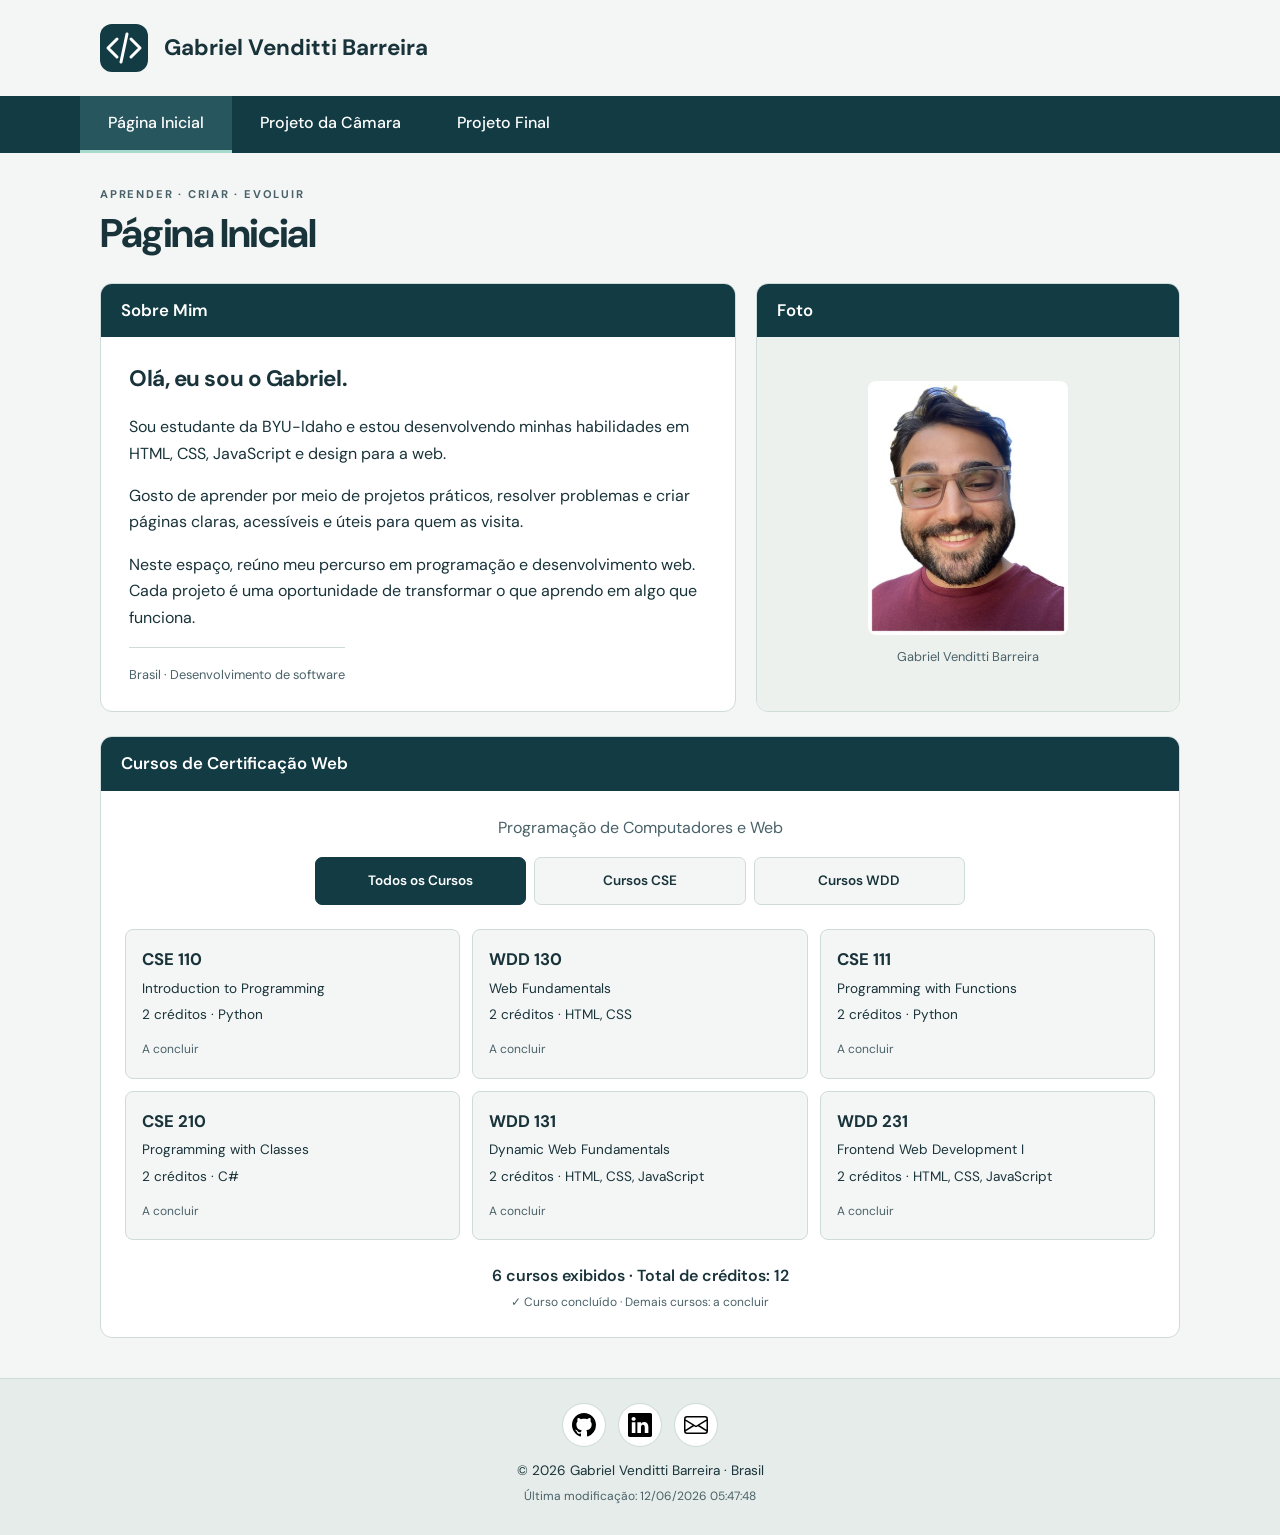
==== index.html @ f0b357b9 "Cria página inicial e atividades de WDD 231 semana 01" ====
<!DOCTYPE html>
<html lang="pt-BR">
<head>
  <meta charset="UTF-8">
  <meta name="viewport" content="width=device-width, initial-scale=1">
  <title>Gabriel Venditti Barreira | WDD 231 — Página Inicial</title>
  <meta name="description" content="Conheça Gabriel Venditti Barreira, estudante de desenvolvimento de software da BYU-Idaho. Explore os cursos e projetos de programação e desenvolvimento web.">
  <meta name="author" content="Gabriel Venditti Barreira">
  <link rel="icon" href="imagens/logo.svg" type="image/svg+xml">
  <link rel="preconnect" href="https://fonts.googleapis.com">
  <link rel="preconnect" href="https://fonts.gstatic.com" crossorigin>
  <link href="https://fonts.googleapis.com/css2?family=DM+Sans:wght@400;500;600;700&display=swap" rel="stylesheet">
  <link rel="stylesheet" href="estilos/normalize.css">
  <link rel="stylesheet" href="estilos/telas-pequenas.css">
  <link rel="stylesheet" href="estilos/telas-grandes.css">
  <script src="scripts/navegacao.js" defer></script>
  <script src="scripts/data.js" defer></script>
  <script src="scripts/cursos.js" defer></script>
  <script src="scripts/curso.js" defer></script>
</head>
<body>
  <a class="pular" href="#conteudo">Pular para o conteúdo</a>
  <header class="cabecalho">
    <img src="imagens/logo.svg" alt="" width="48" height="48">
    <span>Gabriel Venditti Barreira</span>
    <button id="botao-nav" class="hamburguer" type="button" aria-label="Abrir menu" aria-controls="barra-navegacao" aria-expanded="false">☰</button>
  </header>
  <nav id="barra-navegacao" class="navegacao" aria-label="Navegação principal">
    <ul>
      <li><a href="./" aria-current="page">Página Inicial</a></li>
      <li><a href="camara/">Projeto da Câmara</a></li>
      <li><a href="projeto-final/">Projeto Final</a></li>
    </ul>
  </nav>
  <main id="conteudo">
    <div class="titulo-pagina"><p class="sobretitulo">APRENDER · CRIAR · EVOLUIR</p><h1>Página Inicial</h1></div>
    <div class="apresentacao">
      <section class="painel sobre">
        <h2>Sobre Mim</h2>
        <div class="texto-sobre">
          <p class="saudacao">Olá, eu sou o Gabriel.</p>
          <p>Sou estudante da BYU-Idaho e estou desenvolvendo minhas habilidades em HTML, CSS, JavaScript e design para a web.</p>
          <p>Gosto de aprender por meio de projetos práticos, resolver problemas e criar páginas claras, acessíveis e úteis para quem as visita.</p>
          <p>Neste espaço, reúno meu percurso em programação e desenvolvimento web. Cada projeto é uma oportunidade de transformar o que aprendo em algo que funciona.</p>
          <span class="local">Brasil · Desenvolvimento de software</span>
        </div>
      </section>
      <section class="painel foto">
        <h2>Foto</h2>
        <figure><img src="imagens/perfil.jpg" alt="Gabriel Venditti Barreira" width="200" height="254" fetchpriority="high"><figcaption>Gabriel Venditti Barreira</figcaption></figure>
      </section>
    </div>
    <section class="painel certificados" aria-labelledby="titulo-cursos">
      <h2 id="titulo-cursos">Cursos de Certificação Web</h2>
      <div class="conteudo-cursos">
        <p>Programação de Computadores e Web</p>
        <div class="filtros" role="group" aria-label="Filtrar cursos por área">
          <button type="button" data-filtro="todos" aria-pressed="true">Todos os Cursos</button>
          <button type="button" data-filtro="CSE" aria-pressed="false">Cursos CSE</button>
          <button type="button" data-filtro="WDD" aria-pressed="false">Cursos WDD</button>
        </div>
        <div id="lista-cursos" class="lista-cursos"></div>
        <p id="resumo-creditos" class="resumo-creditos" aria-live="polite"></p>
        <p class="legenda">✓ Curso concluído · Demais cursos: a concluir</p>
        <noscript>Ative o JavaScript para consultar a lista de cursos e seus créditos.</noscript>
      </div>
    </section>
  </main>
  <footer>
    <div class="redes" aria-label="Redes sociais e contato">
      <a href="https://github.com/GabrielVendittiBarreira/wdd231" aria-label="Repositório no GitHub"><img src="imagens/github.svg" alt="" width="24" height="24"></a>
      <a href="https://www.linkedin.com/in/gabrielvendittibarreira/" aria-label="Perfil no LinkedIn"><img src="imagens/linkedin.svg" alt="" width="24" height="24"></a>
      <a href="mailto:gabrielvendittib@gmail.com" aria-label="Enviar e-mail para Gabriel"><img src="imagens/email.svg" alt="" width="24" height="24"></a>
    </div>
    <p>© <span id="anoAtual"></span> Gabriel Venditti Barreira · Brasil</p>
    <p id="ultimaModificacao"></p>
  </footer>
</body>
</html>
---- estilos/telas-pequenas.css ----
/* Estilos base: primeiro as telas pequenas. */
:root{--tinta:#19333a;--primaria:#123b43;--acento:#dcebea;--papel:#fff;--fundo:#f4f6f5;--borda:#cedbd8;--secundaria:#496168;font-family:"DM Sans",sans-serif;color:var(--tinta);background:var(--fundo)}
*{box-sizing:border-box}body{margin:0;line-height:1.65}button,a{-webkit-tap-highlight-color:transparent}button{font:inherit;cursor:pointer}a{color:inherit}img{max-width:100%;height:auto}button:focus-visible,a:focus-visible{outline:3px solid #b44d11;outline-offset:4px}.pular{position:absolute;top:-100px;left:1rem;padding:.75rem;background:white;z-index:5}.pular:focus{top:1rem}
.cabecalho{max-width:1120px;margin:auto;padding:1.25rem;display:grid;grid-template-columns:48px 1fr 44px;gap:1rem;align-items:center}.cabecalho span{font-size:1.05rem;font-weight:700;line-height:1.3}.hamburguer{border:1px solid var(--borda);border-radius:8px;background:white;color:var(--primaria);width:44px;height:44px;font-size:1.5rem}.navegacao{display:none;background:var(--primaria);color:white}.navegacao.exibir{display:block}.navegacao ul{list-style:none;margin:0 auto;padding:0;max-width:1120px}.navegacao a{display:block;text-decoration:none;padding:.85rem 1.25rem;min-height:48px;font-weight:500;border-bottom:3px solid transparent}.navegacao a:hover{background:#234e56}.navegacao a[aria-current]{background:#28565e;border-bottom-color:#a7d9cd}
main{max-width:1120px;margin:0 auto;padding:1.6rem 1.25rem 2.5rem}.sobretitulo{font-size:.7rem;letter-spacing:.16em;font-weight:700;color:var(--secundaria);margin:0 0 .4rem}h1{font-size:2rem;line-height:1.2;letter-spacing:-.035em;margin:0 0 1.6rem}h2{font-size:1.05rem;font-weight:600;margin:0;padding:.8rem 1.25rem;background:var(--primaria);color:white}.apresentacao{display:grid;gap:1.25rem}.painel{border:1px solid var(--borda);border-radius:12px;overflow:hidden;background:white}.texto-sobre{padding:1.25rem}.texto-sobre p{margin:0 0 1rem}.saudacao{font-size:1.4rem;font-weight:700;letter-spacing:-.02em}.local{display:inline-block;font-size:.8rem;color:var(--secundaria);border-top:1px solid var(--borda);padding-top:1rem}.foto figure{margin:0;display:grid;justify-items:center;gap:.65rem;padding:1.4rem;background:#edf1ee}.foto img{display:block;width:200px;height:254px;object-fit:cover;border-radius:8px}.foto figcaption{font-size:.8rem;color:var(--secundaria)}.certificados{margin-top:1.25rem}.conteudo-cursos{padding:1.25rem}.conteudo-cursos>p:first-child{margin:0 0 1rem;color:var(--secundaria)}.filtros{display:flex;gap:.5rem;flex-wrap:wrap;margin-bottom:1.25rem}.filtros button{flex:1 1 75px;min-height:48px;border:1px solid var(--borda);border-radius:7px;background:var(--fundo);color:var(--tinta);padding:.65rem .4rem;font-size:.85rem;font-weight:600}.filtros button:hover{background:var(--acento)}.filtros button[aria-pressed="true"]{background:var(--primaria);color:white;border-color:var(--primaria)}.lista-cursos{display:grid;gap:.75rem}.curso{padding:1rem;border:1px solid var(--borda);border-radius:8px;background:#f4f6f5;min-width:0}.curso h3{margin:0;font-size:1.05rem}.curso p{margin:.25rem 0;font-size:.85rem}.curso .estado{display:inline-block;margin-top:.6rem;color:var(--secundaria);font-size:.75rem}.curso.concluido{background:#e2efea;border-color:#6e9d8f}.curso.concluido .estado{color:#164c3b;font-weight:700}.resumo-creditos{text-align:center;font-weight:600;margin:1.4rem 0 .25rem}.legenda{text-align:center;font-size:.75rem;color:var(--secundaria);margin:0}footer{background:#e5ece9;text-align:center;padding:1.5rem 1.25rem;color:var(--tinta);border-top:1px solid var(--borda)}footer p{font-size:.85rem;margin:.3rem 0}#ultimaModificacao{font-size:.75rem;color:var(--secundaria)}.redes{display:flex;justify-content:center;gap:.75rem;margin-bottom:.8rem}.redes a{display:grid;place-items:center;min-width:44px;min-height:44px;background:white;border:1px solid var(--borda);border-radius:50%}.redes a:hover{background:var(--acento)}
---- estilos/telas-grandes.css ----
@media (min-width: 700px){
  .cabecalho{grid-template-columns:48px 1fr;padding:1.5rem 1.25rem}.cabecalho span{font-size:1.4rem}.hamburguer{display:none}.navegacao{display:block}.navegacao ul{display:flex}.navegacao a{padding:.85rem 1.75rem}main{padding-top:2rem}h1{font-size:2.5rem}.apresentacao{grid-template-columns:minmax(0,1.5fr) minmax(0,1fr)}.texto-sobre{padding:1.5rem 1.75rem}.foto figure{height:calc(100% - 54px);align-content:center}.lista-cursos{grid-template-columns:repeat(3,minmax(0,1fr))}.filtros{max-width:650px;margin:1rem auto 1.5rem}.conteudo-cursos{padding:1.5rem}.conteudo-cursos>p:first-child{text-align:center}.certificados{margin-top:1.5rem}
}
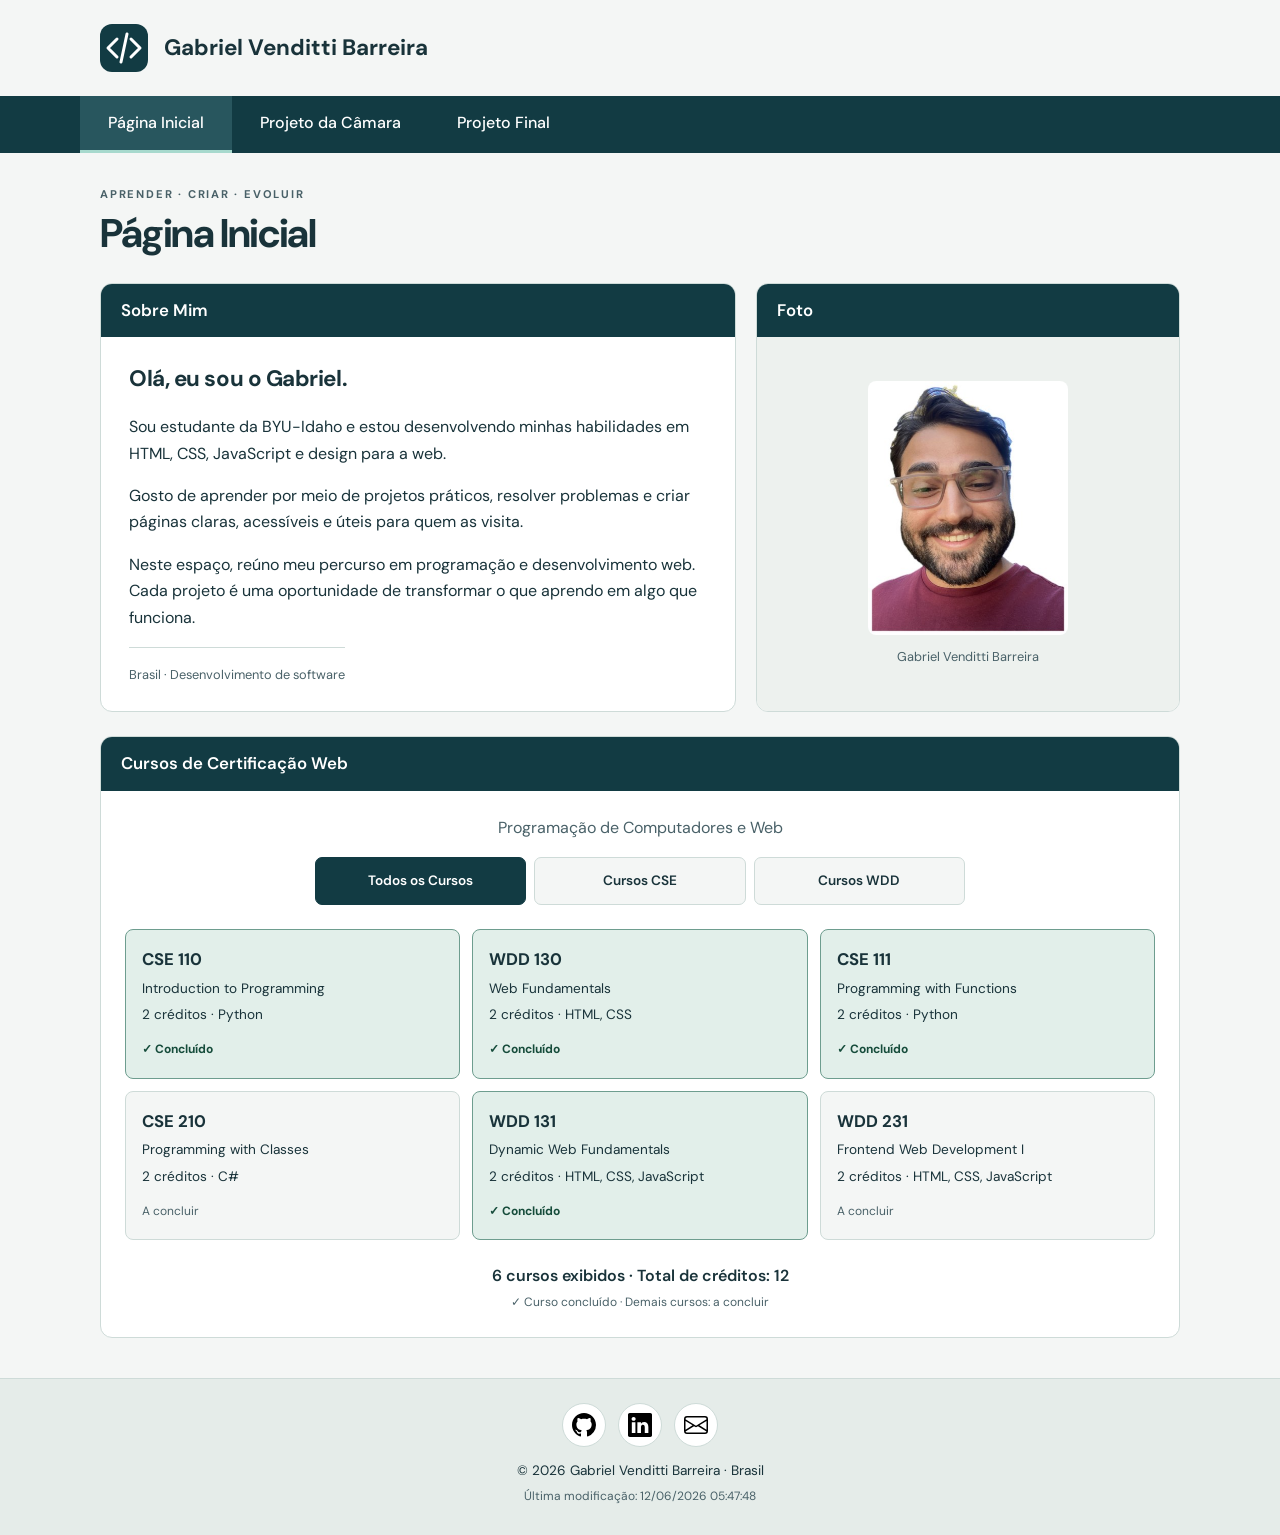
==== commit 983a67c6: "Implementa diretório da Câmara com JSON e visualizações grade e lista" ====
--- a/index.html
+++ b/index.html
@@ -1,79 +1,144 @@
-<!DOCTYPE html>
+<!doctype html>
 <html lang="pt-BR">
-<head>
-  <meta charset="UTF-8">
-  <meta name="viewport" content="width=device-width, initial-scale=1">
-  <title>Gabriel Venditti Barreira | WDD 231 — Página Inicial</title>
-  <meta name="description" content="Conheça Gabriel Venditti Barreira, estudante de desenvolvimento de software da BYU-Idaho. Explore os cursos e projetos de programação e desenvolvimento web.">
-  <meta name="author" content="Gabriel Venditti Barreira">
-  <link rel="icon" href="imagens/logo.svg" type="image/svg+xml">
-  <link rel="preconnect" href="https://fonts.googleapis.com">
-  <link rel="preconnect" href="https://fonts.gstatic.com" crossorigin>
-  <link href="https://fonts.googleapis.com/css2?family=DM+Sans:wght@400;500;600;700&display=swap" rel="stylesheet">
-  <link rel="stylesheet" href="estilos/normalize.css">
-  <link rel="stylesheet" href="estilos/telas-pequenas.css">
-  <link rel="stylesheet" href="estilos/telas-grandes.css">
-  <script src="scripts/navegacao.js" defer></script>
-  <script src="scripts/data.js" defer></script>
-  <script src="scripts/cursos.js" defer></script>
-  <script src="scripts/curso.js" defer></script>
-</head>
-<body>
-  <a class="pular" href="#conteudo">Pular para o conteúdo</a>
-  <header class="cabecalho">
-    <img src="imagens/logo.svg" alt="" width="48" height="48">
-    <span>Gabriel Venditti Barreira</span>
-    <button id="botao-nav" class="hamburguer" type="button" aria-label="Abrir menu" aria-controls="barra-navegacao" aria-expanded="false">☰</button>
-  </header>
-  <nav id="barra-navegacao" class="navegacao" aria-label="Navegação principal">
-    <ul>
-      <li><a href="./" aria-current="page">Página Inicial</a></li>
-      <li><a href="camara/">Projeto da Câmara</a></li>
-      <li><a href="projeto-final/">Projeto Final</a></li>
-    </ul>
-  </nav>
-  <main id="conteudo">
-    <div class="titulo-pagina"><p class="sobretitulo">APRENDER · CRIAR · EVOLUIR</p><h1>Página Inicial</h1></div>
-    <div class="apresentacao">
-      <section class="painel sobre">
-        <h2>Sobre Mim</h2>
-        <div class="texto-sobre">
-          <p class="saudacao">Olá, eu sou o Gabriel.</p>
-          <p>Sou estudante da BYU-Idaho e estou desenvolvendo minhas habilidades em HTML, CSS, JavaScript e design para a web.</p>
-          <p>Gosto de aprender por meio de projetos práticos, resolver problemas e criar páginas claras, acessíveis e úteis para quem as visita.</p>
-          <p>Neste espaço, reúno meu percurso em programação e desenvolvimento web. Cada projeto é uma oportunidade de transformar o que aprendo em algo que funciona.</p>
-          <span class="local">Brasil · Desenvolvimento de software</span>
+  <head>
+    <meta charset="UTF-8">
+    <meta name="viewport" content="width=device-width, initial-scale=1">
+    <title>Gabriel Venditti Barreira | WDD 231 — Página Inicial</title>
+    <meta
+      name="description"
+      content="Conheça Gabriel Venditti Barreira, estudante de desenvolvimento de software da BYU-Idaho. Explore os cursos e projetos de programação e desenvolvimento web.">
+    <meta name="author" content="Gabriel Venditti Barreira">
+    <link rel="icon" href="imagens/logo.svg" type="image/svg+xml">
+    <link rel="preconnect" href="https://fonts.googleapis.com">
+    <link rel="preconnect" href="https://fonts.gstatic.com" crossorigin>
+    <link
+      href="https://fonts.googleapis.com/css2?family=DM+Sans:wght@400;500;600;700&display=swap"
+      rel="stylesheet">
+    <link rel="stylesheet" href="estilos/normalize.css">
+    <link rel="stylesheet" href="estilos/telas-pequenas.css">
+    <link rel="stylesheet" href="estilos/telas-grandes.css">
+    <script src="scripts/navegacao.js" defer></script>
+    <script src="scripts/data.js" defer></script>
+    <script src="scripts/cursos.js" defer></script>
+    <script src="scripts/curso.js" defer></script>
+  </head>
+  <body>
+    <a class="pular" href="#conteudo">Pular para o conteúdo</a>
+    <header class="cabecalho">
+      <img src="imagens/logo.svg" alt="" width="48" height="48">
+      <span>Gabriel Venditti Barreira</span>
+      <button
+        id="botao-nav"
+        class="hamburguer"
+        type="button"
+        aria-label="Abrir menu"
+        aria-controls="barra-navegacao"
+        aria-expanded="false"
+      >
+        ☰
+      </button>
+    </header>
+    <nav
+      id="barra-navegacao"
+      class="navegacao"
+      aria-label="Navegação principal"
+    >
+      <ul>
+        <li><a href="./" aria-current="page">Página Inicial</a></li>
+        <li><a href="camara/diretorio.html">Projeto da Câmara</a></li>
+        <li><a href="projeto-final/">Projeto Final</a></li>
+      </ul>
+    </nav>
+    <main id="conteudo">
+      <div class="titulo-pagina">
+        <p class="sobretitulo">APRENDER · CRIAR · EVOLUIR</p>
+        <h1>Página Inicial</h1>
+      </div>
+      <div class="apresentacao">
+        <section class="painel sobre">
+          <h2>Sobre Mim</h2>
+          <div class="texto-sobre">
+            <p class="saudacao">Olá, eu sou o Gabriel.</p>
+            <p>
+              Sou estudante da BYU-Idaho e estou desenvolvendo minhas
+              habilidades em HTML, CSS, JavaScript e design para a web.
+            </p>
+            <p>
+              Gosto de aprender por meio de projetos práticos, resolver
+              problemas e criar páginas claras, acessíveis e úteis para quem as
+              visita.
+            </p>
+            <p>
+              Neste espaço, reúno meu percurso em programação e desenvolvimento
+              web. Cada projeto é uma oportunidade de transformar o que aprendo
+              em algo que funciona.
+            </p>
+            <span class="local">Brasil · Desenvolvimento de software</span>
+          </div>
+        </section>
+        <section class="painel foto">
+          <h2>Foto</h2>
+          <figure>
+            <img
+              src="imagens/perfil.jpg"
+              alt="Gabriel Venditti Barreira"
+              width="200"
+              height="254"
+              fetchpriority="high">
+            <figcaption>Gabriel Venditti Barreira</figcaption>
+          </figure>
+        </section>
+      </div>
+      <section class="painel certificados" aria-labelledby="titulo-cursos">
+        <h2 id="titulo-cursos">Cursos de Certificação Web</h2>
+        <div class="conteudo-cursos">
+          <p>Programação de Computadores e Web</p>
+          <div
+            class="filtros"
+            role="group"
+            aria-label="Filtrar cursos por área"
+          >
+            <button type="button" data-filtro="todos" aria-pressed="true">
+              Todos os Cursos
+            </button>
+            <button type="button" data-filtro="CSE" aria-pressed="false">
+              Cursos CSE
+            </button>
+            <button type="button" data-filtro="WDD" aria-pressed="false">
+              Cursos WDD
+            </button>
+          </div>
+          <div id="lista-cursos" class="lista-cursos"></div>
+          <p
+            id="resumo-creditos"
+            class="resumo-creditos"
+            aria-live="polite"
+          ></p>
+          <p class="legenda">✓ Curso concluído · Demais cursos: a concluir</p>
+          <noscript
+            >Ative o JavaScript para consultar a lista de cursos e seus
+            créditos.</noscript
+          >
         </div>
       </section>
-      <section class="painel foto">
-        <h2>Foto</h2>
-        <figure><img src="imagens/perfil.jpg" alt="Gabriel Venditti Barreira" width="200" height="254" fetchpriority="high"><figcaption>Gabriel Venditti Barreira</figcaption></figure>
-      </section>
-    </div>
-    <section class="painel certificados" aria-labelledby="titulo-cursos">
-      <h2 id="titulo-cursos">Cursos de Certificação Web</h2>
-      <div class="conteudo-cursos">
-        <p>Programação de Computadores e Web</p>
-        <div class="filtros" role="group" aria-label="Filtrar cursos por área">
-          <button type="button" data-filtro="todos" aria-pressed="true">Todos os Cursos</button>
-          <button type="button" data-filtro="CSE" aria-pressed="false">Cursos CSE</button>
-          <button type="button" data-filtro="WDD" aria-pressed="false">Cursos WDD</button>
-        </div>
-        <div id="lista-cursos" class="lista-cursos"></div>
-        <p id="resumo-creditos" class="resumo-creditos" aria-live="polite"></p>
-        <p class="legenda">✓ Curso concluído · Demais cursos: a concluir</p>
-        <noscript>Ative o JavaScript para consultar a lista de cursos e seus créditos.</noscript>
+    </main>
+    <footer>
+      <div class="redes" role="group" aria-label="Redes sociais e contato">
+        <a
+          href="https://github.com/GabrielVendittiBarreira/wdd231"
+          aria-label="Repositório no GitHub"
+          ><img src="imagens/github.svg" alt="" width="24" height="24"></a>
+        <a
+          href="https://www.linkedin.com/in/gabrielvendittibarreira/"
+          aria-label="Perfil no LinkedIn"
+          ><img src="imagens/linkedin.svg" alt="" width="24" height="24"></a>
+        <a
+          href="mailto:gabrielvendittib@gmail.com"
+          aria-label="Enviar e-mail para Gabriel"
+          ><img src="imagens/email.svg" alt="" width="24" height="24"></a>
       </div>
-    </section>
-  </main>
-  <footer>
-    <div class="redes" aria-label="Redes sociais e contato">
-      <a href="https://github.com/GabrielVendittiBarreira/wdd231" aria-label="Repositório no GitHub"><img src="imagens/github.svg" alt="" width="24" height="24"></a>
-      <a href="https://www.linkedin.com/in/gabrielvendittibarreira/" aria-label="Perfil no LinkedIn"><img src="imagens/linkedin.svg" alt="" width="24" height="24"></a>
-      <a href="mailto:gabrielvendittib@gmail.com" aria-label="Enviar e-mail para Gabriel"><img src="imagens/email.svg" alt="" width="24" height="24"></a>
-    </div>
-    <p>© <span id="anoAtual"></span> Gabriel Venditti Barreira · Brasil</p>
-    <p id="ultimaModificacao"></p>
-  </footer>
-</body>
+      <p>© <span id="anoAtual"></span> Gabriel Venditti Barreira · Brasil</p>
+      <p id="ultimaModificacao"></p>
+    </footer>
+  </body>
 </html>
--- a/estilos/telas-pequenas.css
+++ b/estilos/telas-pequenas.css
@@ -1,5 +1,288 @@
 /* Estilos base: primeiro as telas pequenas. */
-:root{--tinta:#19333a;--primaria:#123b43;--acento:#dcebea;--papel:#fff;--fundo:#f4f6f5;--borda:#cedbd8;--secundaria:#496168;font-family:"DM Sans",sans-serif;color:var(--tinta);background:var(--fundo)}
-*{box-sizing:border-box}body{margin:0;line-height:1.65}button,a{-webkit-tap-highlight-color:transparent}button{font:inherit;cursor:pointer}a{color:inherit}img{max-width:100%;height:auto}button:focus-visible,a:focus-visible{outline:3px solid #b44d11;outline-offset:4px}.pular{position:absolute;top:-100px;left:1rem;padding:.75rem;background:white;z-index:5}.pular:focus{top:1rem}
-.cabecalho{max-width:1120px;margin:auto;padding:1.25rem;display:grid;grid-template-columns:48px 1fr 44px;gap:1rem;align-items:center}.cabecalho span{font-size:1.05rem;font-weight:700;line-height:1.3}.hamburguer{border:1px solid var(--borda);border-radius:8px;background:white;color:var(--primaria);width:44px;height:44px;font-size:1.5rem}.navegacao{display:none;background:var(--primaria);color:white}.navegacao.exibir{display:block}.navegacao ul{list-style:none;margin:0 auto;padding:0;max-width:1120px}.navegacao a{display:block;text-decoration:none;padding:.85rem 1.25rem;min-height:48px;font-weight:500;border-bottom:3px solid transparent}.navegacao a:hover{background:#234e56}.navegacao a[aria-current]{background:#28565e;border-bottom-color:#a7d9cd}
-main{max-width:1120px;margin:0 auto;padding:1.6rem 1.25rem 2.5rem}.sobretitulo{font-size:.7rem;letter-spacing:.16em;font-weight:700;color:var(--secundaria);margin:0 0 .4rem}h1{font-size:2rem;line-height:1.2;letter-spacing:-.035em;margin:0 0 1.6rem}h2{font-size:1.05rem;font-weight:600;margin:0;padding:.8rem 1.25rem;background:var(--primaria);color:white}.apresentacao{display:grid;gap:1.25rem}.painel{border:1px solid var(--borda);border-radius:12px;overflow:hidden;background:white}.texto-sobre{padding:1.25rem}.texto-sobre p{margin:0 0 1rem}.saudacao{font-size:1.4rem;font-weight:700;letter-spacing:-.02em}.local{display:inline-block;font-size:.8rem;color:var(--secundaria);border-top:1px solid var(--borda);padding-top:1rem}.foto figure{margin:0;display:grid;justify-items:center;gap:.65rem;padding:1.4rem;background:#edf1ee}.foto img{display:block;width:200px;height:254px;object-fit:cover;border-radius:8px}.foto figcaption{font-size:.8rem;color:var(--secundaria)}.certificados{margin-top:1.25rem}.conteudo-cursos{padding:1.25rem}.conteudo-cursos>p:first-child{margin:0 0 1rem;color:var(--secundaria)}.filtros{display:flex;gap:.5rem;flex-wrap:wrap;margin-bottom:1.25rem}.filtros button{flex:1 1 75px;min-height:48px;border:1px solid var(--borda);border-radius:7px;background:var(--fundo);color:var(--tinta);padding:.65rem .4rem;font-size:.85rem;font-weight:600}.filtros button:hover{background:var(--acento)}.filtros button[aria-pressed="true"]{background:var(--primaria);color:white;border-color:var(--primaria)}.lista-cursos{display:grid;gap:.75rem}.curso{padding:1rem;border:1px solid var(--borda);border-radius:8px;background:#f4f6f5;min-width:0}.curso h3{margin:0;font-size:1.05rem}.curso p{margin:.25rem 0;font-size:.85rem}.curso .estado{display:inline-block;margin-top:.6rem;color:var(--secundaria);font-size:.75rem}.curso.concluido{background:#e2efea;border-color:#6e9d8f}.curso.concluido .estado{color:#164c3b;font-weight:700}.resumo-creditos{text-align:center;font-weight:600;margin:1.4rem 0 .25rem}.legenda{text-align:center;font-size:.75rem;color:var(--secundaria);margin:0}footer{background:#e5ece9;text-align:center;padding:1.5rem 1.25rem;color:var(--tinta);border-top:1px solid var(--borda)}footer p{font-size:.85rem;margin:.3rem 0}#ultimaModificacao{font-size:.75rem;color:var(--secundaria)}.redes{display:flex;justify-content:center;gap:.75rem;margin-bottom:.8rem}.redes a{display:grid;place-items:center;min-width:44px;min-height:44px;background:white;border:1px solid var(--borda);border-radius:50%}.redes a:hover{background:var(--acento)}
+:root {
+  --tinta: #19333a;
+  --primaria: #123b43;
+  --acento: #dcebea;
+  --papel: #fff;
+  --fundo: #f4f6f5;
+  --borda: #cedbd8;
+  --secundaria: #496168;
+  font-family: "DM Sans", sans-serif;
+  color: var(--tinta);
+  background: var(--fundo);
+}
+* {
+  box-sizing: border-box;
+}
+body {
+  margin: 0;
+  line-height: 1.65;
+}
+button,
+a {
+  -webkit-tap-highlight-color: transparent;
+}
+button {
+  font: inherit;
+  cursor: pointer;
+}
+a {
+  color: inherit;
+}
+img {
+  max-width: 100%;
+  height: auto;
+}
+button:focus-visible,
+a:focus-visible {
+  outline: 3px solid #b44d11;
+  outline-offset: 4px;
+}
+.pular {
+  position: absolute;
+  top: -100px;
+  left: 1rem;
+  padding: 0.75rem;
+  background: white;
+  z-index: 5;
+}
+.pular:focus {
+  top: 1rem;
+}
+.cabecalho {
+  max-width: 1120px;
+  margin: auto;
+  padding: 1.25rem;
+  display: grid;
+  grid-template-columns: 48px 1fr 44px;
+  gap: 1rem;
+  align-items: center;
+}
+.cabecalho span {
+  font-size: 1.05rem;
+  font-weight: 700;
+  line-height: 1.3;
+}
+.hamburguer {
+  border: 1px solid var(--borda);
+  border-radius: 8px;
+  background: white;
+  color: var(--primaria);
+  width: 44px;
+  height: 44px;
+  font-size: 1.5rem;
+}
+.navegacao {
+  display: none;
+  background: var(--primaria);
+  color: white;
+}
+.navegacao.exibir {
+  display: block;
+}
+.navegacao ul {
+  list-style: none;
+  margin: 0 auto;
+  padding: 0;
+  max-width: 1120px;
+}
+.navegacao a {
+  display: block;
+  text-decoration: none;
+  padding: 0.85rem 1.25rem;
+  min-height: 48px;
+  font-weight: 500;
+  border-bottom: 3px solid transparent;
+}
+.navegacao a:hover {
+  background: #234e56;
+}
+.navegacao a[aria-current] {
+  background: #28565e;
+  border-bottom-color: #a7d9cd;
+}
+main {
+  max-width: 1120px;
+  margin: 0 auto;
+  padding: 1.6rem 1.25rem 2.5rem;
+}
+.sobretitulo {
+  font-size: 0.7rem;
+  letter-spacing: 0.16em;
+  font-weight: 700;
+  color: var(--secundaria);
+  margin: 0 0 0.4rem;
+}
+h1 {
+  font-size: 2rem;
+  line-height: 1.2;
+  letter-spacing: -0.035em;
+  margin: 0 0 1.6rem;
+}
+h2 {
+  font-size: 1.05rem;
+  font-weight: 600;
+  margin: 0;
+  padding: 0.8rem 1.25rem;
+  background: var(--primaria);
+  color: white;
+}
+.apresentacao {
+  display: grid;
+  gap: 1.25rem;
+}
+.painel {
+  border: 1px solid var(--borda);
+  border-radius: 12px;
+  overflow: hidden;
+  background: white;
+}
+.texto-sobre {
+  padding: 1.25rem;
+}
+.texto-sobre p {
+  margin: 0 0 1rem;
+}
+.saudacao {
+  font-size: 1.4rem;
+  font-weight: 700;
+  letter-spacing: -0.02em;
+}
+.local {
+  display: inline-block;
+  font-size: 0.8rem;
+  color: var(--secundaria);
+  border-top: 1px solid var(--borda);
+  padding-top: 1rem;
+}
+.foto figure {
+  margin: 0;
+  display: grid;
+  justify-items: center;
+  gap: 0.65rem;
+  padding: 1.4rem;
+  background: #edf1ee;
+}
+.foto img {
+  display: block;
+  width: 200px;
+  height: 254px;
+  object-fit: cover;
+  border-radius: 8px;
+}
+.foto figcaption {
+  font-size: 0.8rem;
+  color: var(--secundaria);
+}
+.certificados {
+  margin-top: 1.25rem;
+}
+.conteudo-cursos {
+  padding: 1.25rem;
+}
+.conteudo-cursos > p:first-child {
+  margin: 0 0 1rem;
+  color: var(--secundaria);
+}
+.filtros {
+  display: flex;
+  gap: 0.5rem;
+  flex-wrap: wrap;
+  margin-bottom: 1.25rem;
+}
+.filtros button {
+  flex: 1 1 75px;
+  min-height: 48px;
+  border: 1px solid var(--borda);
+  border-radius: 7px;
+  background: var(--fundo);
+  color: var(--tinta);
+  padding: 0.65rem 0.4rem;
+  font-size: 0.85rem;
+  font-weight: 600;
+}
+.filtros button:hover {
+  background: var(--acento);
+}
+.filtros button[aria-pressed="true"] {
+  background: var(--primaria);
+  color: white;
+  border-color: var(--primaria);
+}
+.lista-cursos {
+  display: grid;
+  gap: 0.75rem;
+}
+.curso {
+  padding: 1rem;
+  border: 1px solid var(--borda);
+  border-radius: 8px;
+  background: #f4f6f5;
+  min-width: 0;
+}
+.curso h3 {
+  margin: 0;
+  font-size: 1.05rem;
+}
+.curso p {
+  margin: 0.25rem 0;
+  font-size: 0.85rem;
+}
+.curso .estado {
+  display: inline-block;
+  margin-top: 0.6rem;
+  color: var(--secundaria);
+  font-size: 0.75rem;
+}
+.curso.concluido {
+  background: #e2efea;
+  border-color: #6e9d8f;
+}
+.curso.concluido .estado {
+  color: #164c3b;
+  font-weight: 700;
+}
+.resumo-creditos {
+  text-align: center;
+  font-weight: 600;
+  margin: 1.4rem 0 0.25rem;
+}
+.legenda {
+  text-align: center;
+  font-size: 0.75rem;
+  color: var(--secundaria);
+  margin: 0;
+}
+footer {
+  background: #e5ece9;
+  text-align: center;
+  padding: 1.5rem 1.25rem;
+  color: var(--tinta);
+  border-top: 1px solid var(--borda);
+}
+footer p {
+  font-size: 0.85rem;
+  margin: 0.3rem 0;
+}
+#ultimaModificacao {
+  font-size: 0.75rem;
+  color: var(--secundaria);
+}
+.redes {
+  display: flex;
+  justify-content: center;
+  gap: 0.75rem;
+  margin-bottom: 0.8rem;
+}
+.redes a {
+  display: grid;
+  place-items: center;
+  min-width: 44px;
+  min-height: 44px;
+  background: white;
+  border: 1px solid var(--borda);
+  border-radius: 50%;
+}
+.redes a:hover {
+  background: var(--acento);
+}
--- a/estilos/telas-grandes.css
+++ b/estilos/telas-grandes.css
@@ -1,3 +1,53 @@
-@media (min-width: 700px){
-  .cabecalho{grid-template-columns:48px 1fr;padding:1.5rem 1.25rem}.cabecalho span{font-size:1.4rem}.hamburguer{display:none}.navegacao{display:block}.navegacao ul{display:flex}.navegacao a{padding:.85rem 1.75rem}main{padding-top:2rem}h1{font-size:2.5rem}.apresentacao{grid-template-columns:minmax(0,1.5fr) minmax(0,1fr)}.texto-sobre{padding:1.5rem 1.75rem}.foto figure{height:calc(100% - 54px);align-content:center}.lista-cursos{grid-template-columns:repeat(3,minmax(0,1fr))}.filtros{max-width:650px;margin:1rem auto 1.5rem}.conteudo-cursos{padding:1.5rem}.conteudo-cursos>p:first-child{text-align:center}.certificados{margin-top:1.5rem}
+@media (min-width: 700px) {
+  .cabecalho {
+    grid-template-columns: 48px 1fr;
+    padding: 1.5rem 1.25rem;
+  }
+  .cabecalho span {
+    font-size: 1.4rem;
+  }
+  .hamburguer {
+    display: none;
+  }
+  .navegacao {
+    display: block;
+  }
+  .navegacao ul {
+    display: flex;
+  }
+  .navegacao a {
+    padding: 0.85rem 1.75rem;
+  }
+  main {
+    padding-top: 2rem;
+  }
+  h1 {
+    font-size: 2.5rem;
+  }
+  .apresentacao {
+    grid-template-columns: minmax(0, 1.5fr) minmax(0, 1fr);
+  }
+  .texto-sobre {
+    padding: 1.5rem 1.75rem;
+  }
+  .foto figure {
+    height: calc(100% - 54px);
+    align-content: center;
+  }
+  .lista-cursos {
+    grid-template-columns: repeat(3, minmax(0, 1fr));
+  }
+  .filtros {
+    max-width: 650px;
+    margin: 1rem auto 1.5rem;
+  }
+  .conteudo-cursos {
+    padding: 1.5rem;
+  }
+  .conteudo-cursos > p:first-child {
+    text-align: center;
+  }
+  .certificados {
+    margin-top: 1.5rem;
+  }
 }
